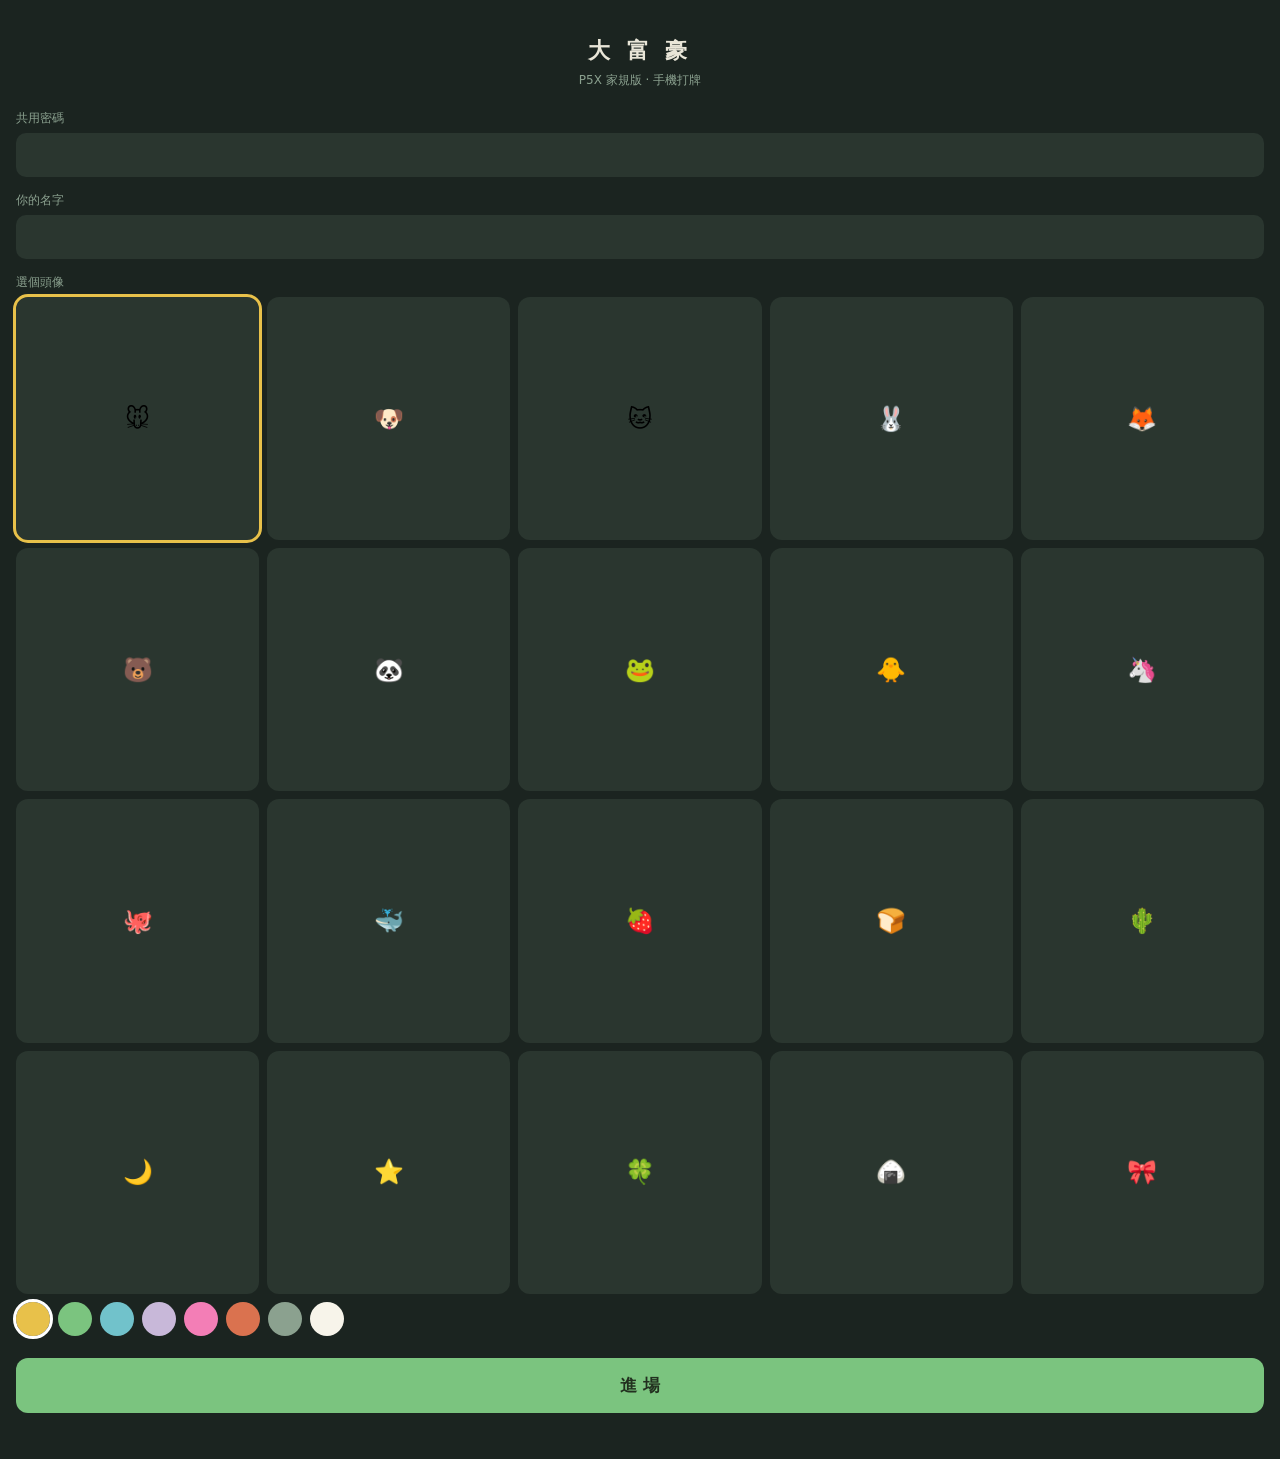
==== daifugo/static/index.html @ a12951af "TICKET-E:大富豪線上遊戲(P5X 版)—— 規則引擎/狀態機/伺服器/前端 + 完整測試 - rules.py 純函數規則引擎:Joker 萬用/Wonder 壓場/8切/革命/上供下貢/名次" ====
<!DOCTYPE html>
<html lang="zh-Hant">
<head>
<meta charset="utf-8">
<meta name="viewport" content="width=device-width, initial-scale=1, viewport-fit=cover, user-scalable=no">
<title>大富豪</title>
<style>
:root{--bg:#1b2420;--card:#f7f4ea;--ink:#22301f;--line:#3a4a3f;--hi:#e8c14a;--accent:#7bc47f;--red:#d05b4d;--muted:#8ba18f}
*{box-sizing:border-box;margin:0;padding:0;-webkit-tap-highlight-color:transparent}
body{background:var(--bg);color:#e9e6d8;font:16px/1.5 system-ui,"Noto Sans TC",sans-serif;min-height:100dvh;overscroll-behavior:none}
button{font:inherit;border:0;border-radius:12px;cursor:pointer}
input{font:inherit;border:0;border-radius:10px;padding:10px 12px;width:100%;background:#2a362f;color:#e9e6d8;outline:none}
.screen{display:none;min-height:100dvh;flex-direction:column;padding:max(16px,env(safe-area-inset-top)) 16px max(16px,env(safe-area-inset-bottom))}
.screen.on{display:flex}
h1{font-size:22px;text-align:center;margin:18px 0 4px;letter-spacing:.2em}
.sub{color:var(--muted);text-align:center;font-size:12px;margin-bottom:20px}
.field{margin-bottom:14px}.field label{font-size:12px;color:var(--muted);display:block;margin-bottom:6px}
.emoji-grid{display:grid;grid-template-columns:repeat(5,1fr);gap:8px}
.emoji-grid button{aspect-ratio:1;font-size:24px;background:#2a362f;border-radius:12px}
.emoji-grid button.sel{outline:3px solid var(--hi)}
.color-row{display:flex;gap:8px;margin-top:8px;flex-wrap:wrap}
.color-row button{width:34px;height:34px;border-radius:50%}
.color-row button.sel{outline:3px solid #fff}
.big{width:100%;padding:15px;background:var(--accent);color:var(--ink);font-weight:700;font-size:17px;margin-top:8px}
.big:disabled{opacity:.45}
.err{color:#f0a08f;font-size:13px;min-height:20px;text-align:center;margin-top:10px}
/* lobby */
.plist{display:flex;flex-direction:column;gap:10px;margin:16px 0}
.prow{display:flex;align-items:center;gap:12px;background:#26312a;border-radius:14px;padding:10px 14px}
.pav{width:42px;height:42px;border-radius:50%;display:grid;place-items:center;font-size:22px;flex:none}
.pname{font-weight:600}.ptag{font-size:11px;color:var(--muted)}
.toggles{display:flex;flex-direction:column;gap:8px;margin:8px 0 14px}
.trow{display:flex;justify-content:space-between;align-items:center;background:#26312a;border-radius:12px;padding:10px 14px;font-size:14px}
.trow input{width:auto;transform:scale(1.4)}
/* table */
#game{padding-bottom:8px}
.opprow{display:flex;justify-content:space-around;gap:8px;margin-bottom:8px}
.opp{display:flex;flex-direction:column;align-items:center;gap:2px;padding:6px 10px;border-radius:12px;min-width:74px}
.opp.turn{background:#33422f;box-shadow:0 0 0 2px var(--hi)}
.opp .pav{width:36px;height:36px;font-size:18px}
.opp small{font-size:10px;color:var(--muted);max-width:74px;overflow:hidden;text-overflow:ellipsis;white-space:nowrap}
.opp b{font-size:12px}
.opp.gone{opacity:.4}
.mid{flex:1;display:flex;flex-direction:column;align-items:center;justify-content:center;gap:10px;min-height:130px}
.tablecards{display:flex;gap:6px;min-height:74px;align-items:center}
.whoseturn{font-size:14px;color:var(--hi);min-height:22px;text-align:center}
.revbadge{font-size:11px;background:var(--red);color:#fff;border-radius:99px;padding:2px 10px;display:none}
.revbadge.on{display:inline-block}
.gamelog{font-size:11px;color:var(--muted);max-height:52px;overflow:hidden;text-align:center;line-height:1.5}
/* cards */
.card{width:52px;height:72px;background:var(--card);color:var(--ink);border-radius:8px;display:flex;flex-direction:column;align-items:center;justify-content:center;font-weight:700;box-shadow:0 2px 5px rgb(0 0 0/.35);flex:none}
.card .r{font-size:19px}.card .s{font-size:15px}
.card.red{color:#c0392b}
.card.joker{background:linear-gradient(160deg,#3b3b57,#141428);color:#ffd76e}
.card.wonder{background:linear-gradient(160deg,#e8c14a,#d0574d);color:#fff}
.card.wonder .r{font-size:13px;letter-spacing:.05em}
.hand{display:flex;overflow-x:auto;gap:6px;padding:14px 4px 6px;-webkit-overflow-scrolling:touch}
.hand .card{transition:transform .12s ease}
.hand .card.sel{transform:translateY(-14px);outline:3px solid var(--hi)}
.actions{display:flex;gap:10px;padding:8px 0 4px}
.actions button{flex:1;padding:15px;font-size:17px;font-weight:700}
#playbtn{background:var(--accent);color:var(--ink)}
#passbtn{background:#3c4a41;color:#e9e6d8}
.actions button:disabled{opacity:.35}
#toast{position:fixed;left:50%;bottom:112px;transform:translateX(-50%);background:#000c;color:#fff;padding:8px 18px;border-radius:99px;font-size:14px;opacity:0;transition:opacity .25s;pointer-events:none;max-width:86vw;text-align:center}
#toast.on{opacity:1}
.scorebar{display:flex;justify-content:center;gap:14px;font-size:11px;color:var(--muted);flex-wrap:wrap}
.endpanel{background:#26312a;border-radius:16px;padding:18px;margin:12px 0;text-align:center}
.endpanel h2{font-size:17px;margin-bottom:10px}
.endpanel .t{margin:4px 0;font-size:14px}
</style>
</head>
<body>
<!-- 進場 -->
<section class="screen on" id="s-login">
  <h1>大 富 豪</h1><div class="sub">P5X 家規版 · 手機打牌</div>
  <div class="field"><label>共用密碼</label><input id="pw" type="password" autocomplete="off"></div>
  <div class="field"><label>你的名字</label><input id="nick" maxlength="12" autocomplete="off"></div>
  <div class="field"><label>選個頭像</label><div class="emoji-grid" id="emojis"></div>
  <div class="color-row" id="colors"></div></div>
  <button class="big" id="joinbtn">進 場</button>
  <div class="err" id="loginerr"></div>
</section>

<!-- 等候室 -->
<section class="screen" id="s-lobby">
  <h1>等 候 室</h1><div class="sub">3 人可開局,4 人滿座</div>
  <div class="plist" id="lobbylist"></div>
  <div id="hostpanel" style="display:none">
    <div class="toggles">
      <label class="trow">Wonder(P5X 靈魂牌)<input type="checkbox" id="opt-wonder" checked></label>
      <label class="trow">8 切<input type="checkbox" id="opt-eight" checked></label>
      <label class="trow">革命<input type="checkbox" id="opt-rev"></label>
      <label class="trow">上供下貢<input type="checkbox" id="opt-tri"></label>
    </div>
    <button class="big" id="startbtn" disabled>開 始</button>
  </div>
  <div class="sub" id="waithint" style="margin-top:14px"></div>
</section>

<!-- 牌桌 -->
<section class="screen" id="s-game">
  <div class="opprow" id="opps"></div>
  <div class="scorebar" id="scorebar"></div>
  <div class="mid">
    <span class="revbadge" id="rev">革命中!大小反轉</span>
    <div class="tablecards" id="tablecards"></div>
    <div class="whoseturn" id="whoseturn"></div>
    <div class="gamelog" id="gamelog"></div>
  </div>
  <div id="tributebox" style="display:none;text-align:center">
    <div class="sub">你是大富豪!點一張手牌回贈給大貧民</div>
  </div>
  <div id="endbox" class="endpanel" style="display:none"></div>
  <div class="hand" id="hand"></div>
  <div class="actions" id="actionrow">
    <button id="passbtn">PASS</button>
    <button id="playbtn">出 牌</button>
  </div>
</section>
<div id="toast"></div>

<script>
"use strict";
const EMOJIS=["🐭","🐶","🐱","🐰","🦊","🐻","🐼","🐸","🐥","🦄","🐙","🐳","🍓","🍞","🌵","🌙","⭐","🍀","🍙","🎀"];
const COLORS=["#E8C14A","#7BC47F","#71C2CB","#C8B8D9","#F37EB6","#DA724F","#8BA18F","#F7F4EA"];
let emoji=EMOJIS[0],color=COLORS[0],token=localStorage.getItem("daifugo_token")||"",ws=null,state=null,selected=new Set(),lastTurnWasMe=false;

const $=id=>document.getElementById(id);
function show(id){document.querySelectorAll(".screen").forEach(s=>s.classList.remove("on"));$(id).classList.add("on");}
function toast(msg){const t=$("toast");t.textContent=msg;t.classList.add("on");clearTimeout(t._h);t._h=setTimeout(()=>t.classList.remove("on"),2200);}

/* 頭像選擇器 */
EMOJIS.forEach(e=>{const b=document.createElement("button");b.type="button";b.textContent=e;if(e===emoji)b.classList.add("sel");
b.onclick=()=>{emoji=e;document.querySelectorAll("#emojis button").forEach(x=>x.classList.toggle("sel",x.textContent===e));};$("emojis").appendChild(b);});
COLORS.forEach(c=>{const b=document.createElement("button");b.type="button";b.style.background=c;if(c===color)b.classList.add("sel");
b.onclick=()=>{color=c;document.querySelectorAll("#colors button").forEach(x=>x.classList.toggle("sel",x.style.background===b.style.background));};$("colors").appendChild(b);});

function cardEl(code,small){const d=document.createElement("div");d.className="card";
if(code==="JO1"||code==="JO2"){d.classList.add("joker");d.innerHTML='<span class="r">J</span><span class="s">🃏</span>';}
else if(code==="WO1"||code==="WO2"){d.classList.add("wonder");d.innerHTML='<span class="r">WONDER</span><span class="s">✦</span>';}
else{const suit=code.slice(-1),rank=code.slice(0,-1);const sym={C:"♣",D:"♦",H:"♥",S:"♠"}[suit];
if(suit==="D"||suit==="H")d.classList.add("red");
d.innerHTML=`<span class="r">${rank}</span><span class="s">${sym}</span>`;}
if(small){d.style.width="44px";d.style.height="62px";}
return d;}

async function join(){
  $("loginerr").textContent="";
  try{
    const r=await fetch("/api/login",{method:"POST",headers:{"Content-Type":"application/json"},
      body:JSON.stringify({password:$("pw").value,name:$("nick").value,emoji,color})});
    const j=await r.json();
    if(!r.ok)throw new Error(j.detail||"進場失敗");
    token=j.token;localStorage.setItem("daifugo_token",token);
    connect();
  }catch(e){$("loginerr").textContent=e.message;}
}
$("joinbtn").onclick=join;

function connect(){
  if(ws)try{ws.close()}catch(e){}
  ws=new WebSocket((location.protocol==="https:"?"wss://":"ws://")+location.host+"/ws?token="+encodeURIComponent(token));
  ws.onmessage=ev=>{const m=JSON.parse(ev.data);
    if(m.type==="error"){toast(m.msg);if(/無效的座位/.test(m.msg)){localStorage.removeItem("daifugo_token");token="";show("s-login");}return;}
    if(m.type==="state"){state=m;render();}};
  ws.onclose=()=>{if(token)setTimeout(connect,1500);};
  setInterval(()=>{if(ws&&ws.readyState===1)ws.send(JSON.stringify({type:"ping"}))},25000);
}
function send(o){if(ws&&ws.readyState===1)ws.send(JSON.stringify(o));}

$("startbtn").onclick=()=>send({type:"start",settings:{wonder:$("opt-wonder").checked,eight_cut:$("opt-eight").checked,revolution:$("opt-rev").checked,tribute:$("opt-tri").checked}});
$("playbtn").onclick=()=>{if(selected.size)send({type:"play",cards:[...selected]});};
$("passbtn").onclick=()=>send({type:"pass"});

function render(){
  const s=state;if(!s||!s.you){show("s-login");return;}
  if(s.phase==="lobby"){renderLobby(s);show("s-lobby");return;}
  renderGame(s);show("s-game");
}
function av(p){return `<span class="pav" style="background:${p.color}">${p.emoji}</span>`;}
function renderLobby(s){
  $("lobbylist").innerHTML=s.players.map((p,i)=>`<div class="prow">${av(p)}<div><div class="pname">${p.name}${i===0?" 👑":""}</div><div class="ptag">${p.score?("累計 "+p.score+" 分"):"新玩家"}</div></div></div>`).join("");
  const host=s.you.is_host;
  $("hostpanel").style.display=host?"block":"none";
  $("startbtn").disabled=s.players.length<3;
  $("waithint").textContent=host?(s.players.length<3?"等人進場中…":"人齊了,按開始!"):"等房主開局…";
}
function renderGame(s){
  const me=s.you.seat;
  $("opps").innerHTML=s.players.map(p=>{
    const cls="opp"+(s.turn===p.seat?" turn":"")+(p.connected?"":" gone");
    const status=p.finished?(p.title||"出完"):(p.cards_left+" 張");
    return `<div class="${cls}">${av(p)}<b>${p.name}${p.seat===me?"(我)":""}</b><small>${status}${p.connected?"":" · 離線"}</small></div>`;}).join("");
  $("scorebar").innerHTML=s.players.map(p=>`${p.emoji}${p.name} ${p.score}分`).join(" · ");
  $("rev").classList.toggle("on",s.revolution);
  const tc=$("tablecards");tc.innerHTML="";
  (s.table||[]).forEach(c=>tc.appendChild(cardEl(c,true)));
  if(!s.table)tc.innerHTML='<span style="color:var(--muted);font-size:13px">場上乾淨,自由出牌</span>';
  const myTurn=s.turn===me&&s.phase==="playing";
  $("whoseturn").textContent=s.phase==="playing"?(myTurn?"輪到你了!":("輪到 "+(s.players[s.turn]?.name??"")+"")):"";
  if(myTurn&&!lastTurnWasMe){if(navigator.vibrate)navigator.vibrate([120,60,120]);}
  lastTurnWasMe=myTurn;
  $("gamelog").innerHTML=(s.log||[]).slice(-3).join("<br>");
  /* tribute */
  const tributeMine=s.phase==="tribute"&&s.tribute&&s.tribute.rich===me;
  $("tributebox").style.display=tributeMine?"block":"none";
  /* round end */
  if(s.phase==="round_end"){
    const titles=s.players.filter(p=>p.title).map(p=>`<div class="t">${p.emoji} ${p.name} — <b>${p.title}</b>(累計 ${p.score} 分)</div>`).join("");
    $("endbox").innerHTML=`<h2>本局結束</h2>${titles}`+(s.you.is_host?'<button class="big" id="nextbtn">再來一局</button>':'<div class="sub" style="margin-top:8px">等房主開下一局…</div>');
    $("endbox").style.display="block";
    const nb=$("nextbtn");if(nb)nb.onclick=()=>send({type:"start"});
  }else{$("endbox").style.display="none";}
  /* hand */
  const hand=$("hand");hand.innerHTML="";
  selected=new Set([...selected].filter(c=>s.you.hand.includes(c)));
  s.you.hand.forEach(c=>{const el=cardEl(c);
    if(selected.has(c))el.classList.add("sel");
    el.onclick=()=>{
      if(tributeMine){send({type:"tribute_return",card:c});return;}
      if(selected.has(c))selected.delete(c);else selected.add(c);
      el.classList.toggle("sel");updateButtons();};
    hand.appendChild(el);});
  $("actionrow").style.display=(s.phase==="playing")?"flex":"none";
  updateButtons();
}
function updateButtons(){
  const s=state;if(!s)return;
  const myTurn=s.turn===s.you.seat&&s.phase==="playing";
  $("playbtn").disabled=!myTurn||selected.size===0;
  $("passbtn").disabled=!myTurn||!s.table;
}
/* 重連:有 token 就直接連 */
if(token)connect();
</script>
</body>
</html>
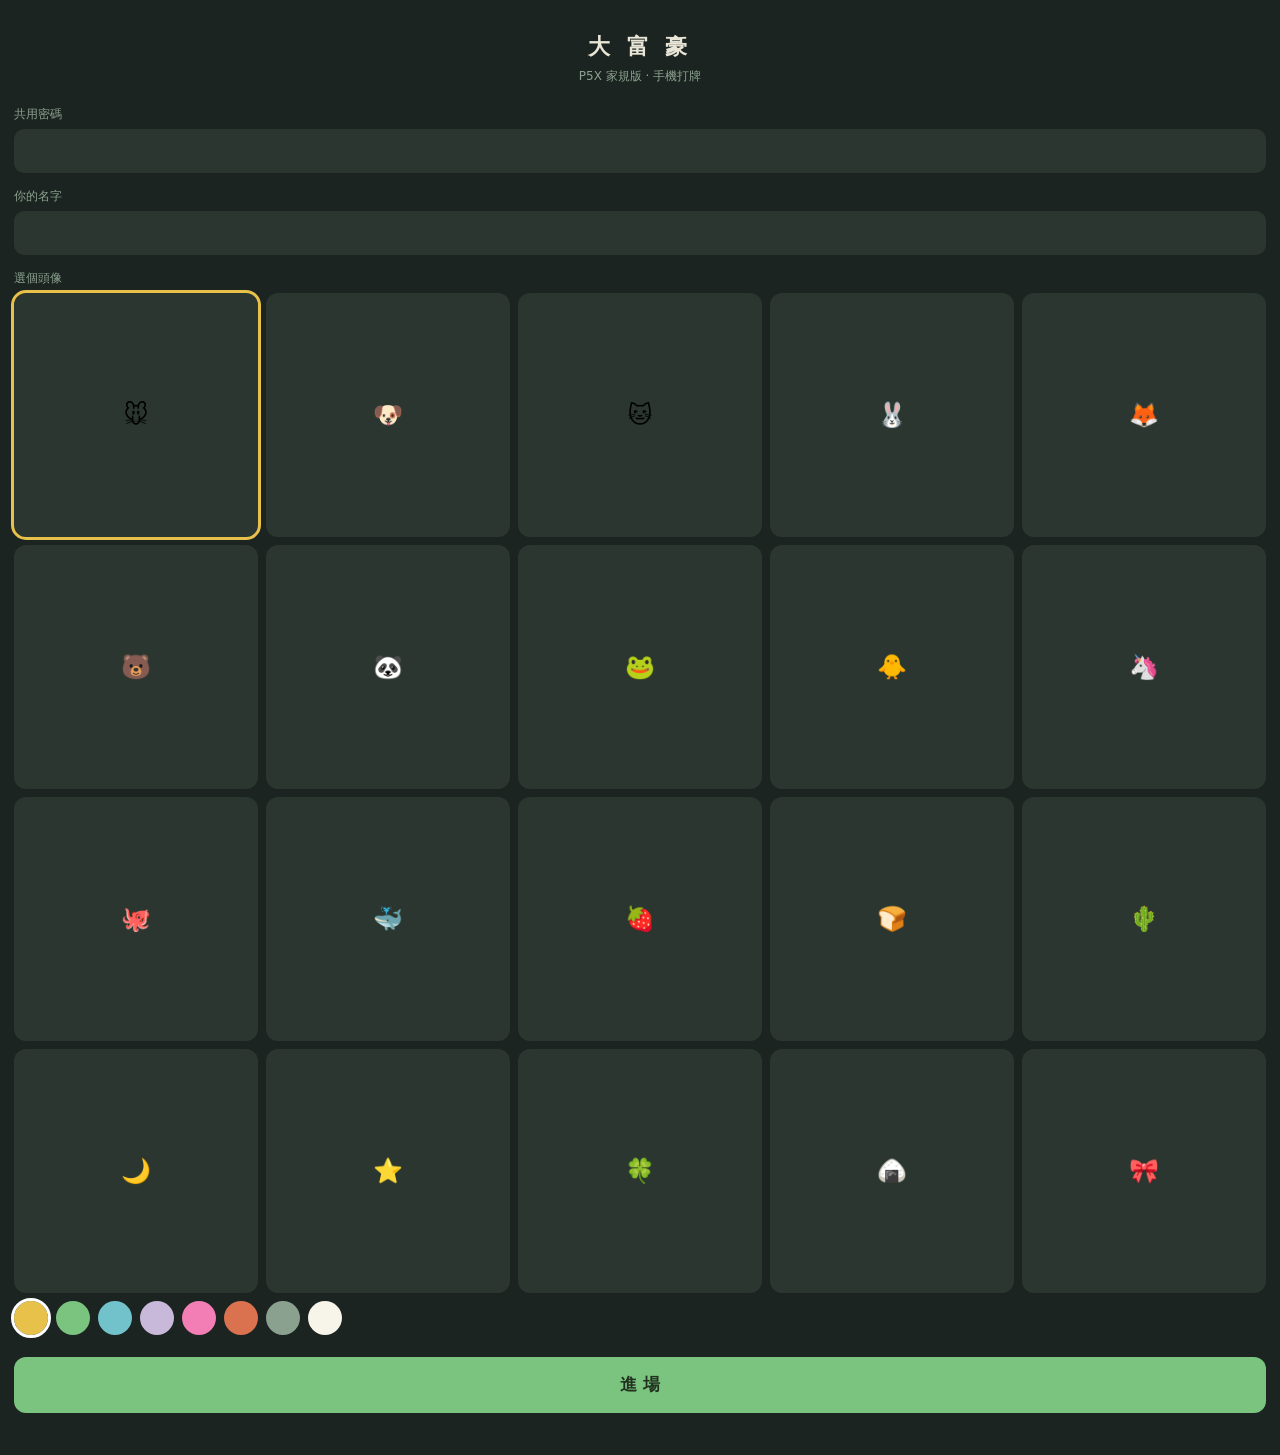
==== commit c3d80a25: "TICKET-E UI 升級:圓桌圍坐/橫豎屏/可出牌高亮/特殊事件大字/狀態氣泡 - 牌桌改綠呢絨橢圓圓桌,頭像按座位圍坐(自己在下,他人繞桌),輪到者金框脈動 - 玩家頭像頂部氣泡顯示最後動作(出" ====
--- a/daifugo/static/index.html
+++ b/daifugo/static/index.html
@@ -5,12 +5,12 @@
 <meta name="viewport" content="width=device-width, initial-scale=1, viewport-fit=cover, user-scalable=no">
 <title>大富豪</title>
 <style>
-:root{--bg:#1b2420;--card:#f7f4ea;--ink:#22301f;--line:#3a4a3f;--hi:#e8c14a;--accent:#7bc47f;--red:#d05b4d;--muted:#8ba18f}
+:root{--bg:#1b2420;--felt1:#2c4535;--felt2:#1f332a;--card:#f7f4ea;--ink:#22301f;--hi:#e8c14a;--accent:#7bc47f;--red:#d05b4d;--muted:#8ba18f;--purple:#b39ddb}
 *{box-sizing:border-box;margin:0;padding:0;-webkit-tap-highlight-color:transparent}
 body{background:var(--bg);color:#e9e6d8;font:16px/1.5 system-ui,"Noto Sans TC",sans-serif;min-height:100dvh;overscroll-behavior:none}
 button{font:inherit;border:0;border-radius:12px;cursor:pointer}
 input{font:inherit;border:0;border-radius:10px;padding:10px 12px;width:100%;background:#2a362f;color:#e9e6d8;outline:none}
-.screen{display:none;min-height:100dvh;flex-direction:column;padding:max(16px,env(safe-area-inset-top)) 16px max(16px,env(safe-area-inset-bottom))}
+.screen{display:none;min-height:100dvh;flex-direction:column;padding:max(12px,env(safe-area-inset-top)) 14px max(12px,env(safe-area-inset-bottom))}
 .screen.on{display:flex}
 h1{font-size:22px;text-align:center;margin:18px 0 4px;letter-spacing:.2em}
 .sub{color:var(--muted);text-align:center;font-size:12px;margin-bottom:20px}
@@ -24,7 +24,6 @@
 .big{width:100%;padding:15px;background:var(--accent);color:var(--ink);font-weight:700;font-size:17px;margin-top:8px}
 .big:disabled{opacity:.45}
 .err{color:#f0a08f;font-size:13px;min-height:20px;text-align:center;margin-top:10px}
-/* lobby */
 .plist{display:flex;flex-direction:column;gap:10px;margin:16px 0}
 .prow{display:flex;align-items:center;gap:12px;background:#26312a;border-radius:14px;padding:10px 14px}
 .pav{width:42px;height:42px;border-radius:50%;display:grid;place-items:center;font-size:22px;flex:none}
@@ -32,42 +31,77 @@
 .toggles{display:flex;flex-direction:column;gap:8px;margin:8px 0 14px}
 .trow{display:flex;justify-content:space-between;align-items:center;background:#26312a;border-radius:12px;padding:10px 14px;font-size:14px}
 .trow input{width:auto;transform:scale(1.4)}
-/* table */
-#game{padding-bottom:8px}
-.opprow{display:flex;justify-content:space-around;gap:8px;margin-bottom:8px}
-.opp{display:flex;flex-direction:column;align-items:center;gap:2px;padding:6px 10px;border-radius:12px;min-width:74px}
-.opp.turn{background:#33422f;box-shadow:0 0 0 2px var(--hi)}
-.opp .pav{width:36px;height:36px;font-size:18px}
-.opp small{font-size:10px;color:var(--muted);max-width:74px;overflow:hidden;text-overflow:ellipsis;white-space:nowrap}
-.opp b{font-size:12px}
-.opp.gone{opacity:.4}
-.mid{flex:1;display:flex;flex-direction:column;align-items:center;justify-content:center;gap:10px;min-height:130px}
-.tablecards{display:flex;gap:6px;min-height:74px;align-items:center}
-.whoseturn{font-size:14px;color:var(--hi);min-height:22px;text-align:center}
+/* ====== 牌桌(圓桌圍坐) ====== */
+#s-game{padding:max(8px,env(safe-area-inset-top)) 10px max(8px,env(safe-area-inset-bottom))}
+.board{flex:1;position:relative;min-height:270px;border-radius:46% / 38%;
+  background:radial-gradient(ellipse at 50% 42%,var(--felt1),var(--felt2) 78%);
+  box-shadow:inset 0 0 40px rgb(0 0 0/.35),0 4px 18px rgb(0 0 0/.3);margin:4px 0 6px}
+.seat{position:absolute;transform:translate(-50%,-50%);display:flex;flex-direction:column;align-items:center;gap:2px;min-width:70px;transition:filter .2s}
+.seat .pav{width:44px;height:44px;font-size:21px;border:3px solid transparent;transition:border-color .2s,box-shadow .2s}
+.seat.turn .pav{border-color:var(--hi);box-shadow:0 0 14px 2px rgb(232 193 74/.55);animation:pulse 1.4s ease-in-out infinite}
+@keyframes pulse{50%{box-shadow:0 0 20px 5px rgb(232 193 74/.7)}}
+.seat b{font-size:12px;max-width:80px;overflow:hidden;text-overflow:ellipsis;white-space:nowrap}
+.seat small{font-size:10px;color:var(--muted)}
+.seat.gone{filter:grayscale(1) opacity(.45)}
+.seat.finished .pav{border-color:var(--accent)}
+.bubble{position:absolute;top:-14px;left:50%;transform:translateX(-50%);font-size:10.5px;font-weight:700;
+  padding:2px 9px;border-radius:99px;white-space:nowrap;opacity:0;transition:opacity .2s;pointer-events:none}
+.bubble.on{opacity:1}
+.bubble.pass{background:#3c4a41;color:#c9d4cb}
+.bubble.played{background:var(--card);color:var(--ink)}
+.bubble.wonder{background:linear-gradient(90deg,var(--hi),var(--red));color:#fff}
+.center{position:absolute;left:50%;top:50%;transform:translate(-50%,-50%);display:flex;flex-direction:column;align-items:center;gap:6px;width:78%}
+.tablecards{display:flex;gap:5px;min-height:64px;align-items:center;justify-content:center;flex-wrap:wrap}
+.whoseturn{font-size:13px;color:var(--hi);min-height:20px;text-align:center}
 .revbadge{font-size:11px;background:var(--red);color:#fff;border-radius:99px;padding:2px 10px;display:none}
-.revbadge.on{display:inline-block}
-.gamelog{font-size:11px;color:var(--muted);max-height:52px;overflow:hidden;text-align:center;line-height:1.5}
+.revbadge.on{display:inline-block;animation:pulse 1.4s infinite}
+.gamelog{font-size:10.5px;color:var(--muted);max-height:34px;overflow:hidden;text-align:center;line-height:1.5}
 /* cards */
-.card{width:52px;height:72px;background:var(--card);color:var(--ink);border-radius:8px;display:flex;flex-direction:column;align-items:center;justify-content:center;font-weight:700;box-shadow:0 2px 5px rgb(0 0 0/.35);flex:none}
-.card .r{font-size:19px}.card .s{font-size:15px}
+.card{width:50px;height:70px;background:var(--card);color:var(--ink);border-radius:8px;display:flex;flex-direction:column;align-items:center;justify-content:center;font-weight:700;box-shadow:0 2px 5px rgb(0 0 0/.35);flex:none;position:relative}
+.card .r{font-size:18px}.card .s{font-size:14px}
 .card.red{color:#c0392b}
 .card.joker{background:linear-gradient(160deg,#3b3b57,#141428);color:#ffd76e}
 .card.wonder{background:linear-gradient(160deg,#e8c14a,#d0574d);color:#fff}
-.card.wonder .r{font-size:13px;letter-spacing:.05em}
-.hand{display:flex;overflow-x:auto;gap:6px;padding:14px 4px 6px;-webkit-overflow-scrolling:touch}
-.hand .card{transition:transform .12s ease}
+.card.wonder .r{font-size:12px;letter-spacing:.05em}
+.card.sm{width:42px;height:59px}.card.sm .r{font-size:15px}.card.sm .s{font-size:12px}
+.hand{display:flex;overflow-x:auto;gap:6px;padding:16px 4px 6px;-webkit-overflow-scrolling:touch}
+.hand .card{transition:transform .12s ease,opacity .2s,box-shadow .2s}
 .hand .card.sel{transform:translateY(-14px);outline:3px solid var(--hi)}
-.actions{display:flex;gap:10px;padding:8px 0 4px}
-.actions button{flex:1;padding:15px;font-size:17px;font-weight:700}
+.hand .card.playable{box-shadow:0 0 10px 2px rgb(123 196 127/.55),0 2px 5px rgb(0 0 0/.35)}
+.hand .card.dim{opacity:.35}
+.hint{font-size:11px;color:var(--muted);text-align:center;min-height:16px}
+.actions{display:flex;gap:10px;padding:6px 0 2px}
+.actions button{flex:1;padding:14px;font-size:17px;font-weight:700}
 #playbtn{background:var(--accent);color:var(--ink)}
 #passbtn{background:#3c4a41;color:#e9e6d8}
 .actions button:disabled{opacity:.35}
-#toast{position:fixed;left:50%;bottom:112px;transform:translateX(-50%);background:#000c;color:#fff;padding:8px 18px;border-radius:99px;font-size:14px;opacity:0;transition:opacity .25s;pointer-events:none;max-width:86vw;text-align:center}
+#toast{position:fixed;left:50%;bottom:120px;transform:translateX(-50%);background:#000c;color:#fff;padding:8px 18px;border-radius:99px;font-size:14px;opacity:0;transition:opacity .25s;pointer-events:none;max-width:86vw;text-align:center;z-index:60}
 #toast.on{opacity:1}
-.scorebar{display:flex;justify-content:center;gap:14px;font-size:11px;color:var(--muted);flex-wrap:wrap}
-.endpanel{background:#26312a;border-radius:16px;padding:18px;margin:12px 0;text-align:center}
+.scorebar{display:flex;justify-content:center;gap:12px;font-size:10.5px;color:var(--muted);flex-wrap:wrap;padding:2px 0}
+.endpanel{background:#26312a;border-radius:16px;padding:16px;margin:8px 0;text-align:center}
 .endpanel h2{font-size:17px;margin-bottom:10px}
 .endpanel .t{margin:4px 0;font-size:14px}
+/* 特效大字 */
+#fxbanner{position:fixed;inset:0;display:grid;place-items:center;pointer-events:none;z-index:50}
+#fxbanner span{font-size:34px;font-weight:900;letter-spacing:.1em;opacity:0;transform:scale(.6);
+  text-shadow:0 3px 18px rgb(0 0 0/.6);padding:14px 30px;border-radius:20px}
+#fxbanner.play span{animation:fxpop 1.5s cubic-bezier(.22,1.2,.4,1) forwards}
+@keyframes fxpop{12%{opacity:1;transform:scale(1.12)}22%{transform:scale(1)}78%{opacity:1}100%{opacity:0;transform:scale(1.05)}}
+.fx-revolution{color:#ff8a70;background:rgb(90 20 10/.75)}
+.fx-eight{color:#ffd76e;background:rgb(70 55 5/.78)}
+.fx-wonder{color:#fff;background:linear-gradient(120deg,rgb(200 150 30/.9),rgb(190 70 55/.9))}
+.fx-joker{color:#e6d7ff;background:rgb(50 35 90/.8)}
+.fx-pass{color:#cfe0d2;background:rgb(30 45 38/.85);font-size:24px!important}
+/* ====== 橫屏 ====== */
+@media (orientation:landscape) and (max-height:520px){
+  #s-game{flex-direction:row;gap:10px;align-items:stretch}
+  .gameleft{flex:1.35;display:flex;flex-direction:column;min-width:0}
+  .gameright{flex:1;display:flex;flex-direction:column;min-width:0;justify-content:flex-end}
+  .board{min-height:0;margin:0}
+  .hand{padding-top:14px;flex-wrap:wrap;overflow-y:auto;max-height:56vh}
+  .actions button{padding:10px;font-size:15px}
+  #fxbanner span{font-size:26px}
+}
 </style>
 </head>
 <body>
@@ -100,35 +134,88 @@
 
 <!-- 牌桌 -->
 <section class="screen" id="s-game">
-  <div class="opprow" id="opps"></div>
-  <div class="scorebar" id="scorebar"></div>
-  <div class="mid">
-    <span class="revbadge" id="rev">革命中!大小反轉</span>
-    <div class="tablecards" id="tablecards"></div>
-    <div class="whoseturn" id="whoseturn"></div>
-    <div class="gamelog" id="gamelog"></div>
+  <div class="gameleft">
+    <div class="scorebar" id="scorebar"></div>
+    <div class="board" id="board">
+      <div class="center">
+        <span class="revbadge" id="rev">⚡ 革命中!大小反轉</span>
+        <div class="tablecards" id="tablecards"></div>
+        <div class="whoseturn" id="whoseturn"></div>
+        <div class="gamelog" id="gamelog"></div>
+      </div>
+    </div>
   </div>
-  <div id="tributebox" style="display:none;text-align:center">
-    <div class="sub">你是大富豪!點一張手牌回贈給大貧民</div>
-  </div>
-  <div id="endbox" class="endpanel" style="display:none"></div>
-  <div class="hand" id="hand"></div>
-  <div class="actions" id="actionrow">
-    <button id="passbtn">PASS</button>
-    <button id="playbtn">出 牌</button>
+  <div class="gameright">
+    <div id="tributebox" style="display:none;text-align:center">
+      <div class="sub">你是大富豪!點一張手牌回贈給大貧民</div>
+    </div>
+    <div id="endbox" class="endpanel" style="display:none"></div>
+    <div class="hint" id="handhint"></div>
+    <div class="hand" id="hand"></div>
+    <div class="actions" id="actionrow">
+      <button id="passbtn">PASS</button>
+      <button id="playbtn">出 牌</button>
+    </div>
   </div>
 </section>
 <div id="toast"></div>
+<div id="fxbanner"><span id="fxtext"></span></div>
 
 <script>
 "use strict";
 const EMOJIS=["🐭","🐶","🐱","🐰","🦊","🐻","🐼","🐸","🐥","🦄","🐙","🐳","🍓","🍞","🌵","🌙","⭐","🍀","🍙","🎀"];
 const COLORS=["#E8C14A","#7BC47F","#71C2CB","#C8B8D9","#F37EB6","#DA724F","#8BA18F","#F7F4EA"];
-let emoji=EMOJIS[0],color=COLORS[0],token=localStorage.getItem("daifugo_token")||"",ws=null,state=null,selected=new Set(),lastTurnWasMe=false;
+let emoji=EMOJIS[0],color=COLORS[0],token=localStorage.getItem("daifugo_token")||"",ws=null,state=null,selected=new Set(),lastTurnWasMe=false,lastFxSeq=0;
 
 const $=id=>document.getElementById(id);
 function show(id){document.querySelectorAll(".screen").forEach(s=>s.classList.remove("on"));$(id).classList.add("on");}
 function toast(msg){const t=$("toast");t.textContent=msg;t.classList.add("on");clearTimeout(t._h);t._h=setTimeout(()=>t.classList.remove("on"),2200);}
+
+/* ---- 規則鏡像(僅提示用,server 仍權威) ---- */
+const RANKS=["3","4","5","6","7","8","9","10","J","Q","K","A","2"];
+const isJK=c=>c==="JO1"||c==="JO2", isWD=c=>c==="WO1"||c==="WO2";
+const rankOf=c=>(isJK(c)||isWD(c))?null:c.slice(0,-1);
+const str_=(r,rev)=>{const i=RANKS.indexOf(r);return rev?12-i:i;};
+const JKS=13;
+function groupStrength(cards,rev){
+  if(cards.some(isWD))return null;
+  const rs=new Set(cards.filter(c=>!isJK(c)).map(rankOf));
+  if(rs.size===0)return JKS;
+  if(rs.size===1)return str_([...rs][0],rev);
+  return null;}
+function comboOK(cards,table,rev,wonderOn){
+  if(cards.some(isWD))return wonderOn&&cards.length===1;
+  const gs=groupStrength(cards,rev);
+  if(gs===null)return false;
+  if(!table)return true;
+  if(table.some(isWD))return false;
+  if(cards.length!==table.length)return false;
+  const ts=groupStrength(table,rev);
+  return ts===null||gs>ts;}
+function playableSet(hand,table,rev,wonderOn){
+  const set=new Set();
+  const jokers=hand.filter(isJK);
+  const byRank={};
+  for(const c of hand){const r=rankOf(c);if(r)(byRank[r]=byRank[r]||[]).push(c);}
+  for(const c of hand){
+    if(isWD(c)){if(wonderOn)set.add(c);continue;}
+    if(comboOK([c],table,rev,wonderOn)){set.add(c);continue;}
+    const r=rankOf(c);
+    const pool=r?byRank[r].concat(jokers):hand.filter(isJK).concat();
+    for(let size=2;size<=4;size++){
+      if(pool.length>=size&&comboOK(pool.slice(0,size),table,rev,wonderOn)){set.add(c);break;}
+    }
+    if(isJK(c)){ /* joker 可補任何組或單出 */
+      for(const r2 in byRank){
+        const pool2=byRank[r2].concat(jokers);
+        for(let size=Math.max(2,(table?table.length:2));size<=4;size++){
+          if(pool2.length>=size&&comboOK(pool2.slice(0,size),table,rev,wonderOn)){set.add(c);break;}
+        }
+        if(set.has(c))break;
+      }
+    }
+  }
+  return set;}
 
 /* 頭像選擇器 */
 EMOJIS.forEach(e=>{const b=document.createElement("button");b.type="button";b.textContent=e;if(e===emoji)b.classList.add("sel");
@@ -136,13 +223,12 @@
 COLORS.forEach(c=>{const b=document.createElement("button");b.type="button";b.style.background=c;if(c===color)b.classList.add("sel");
 b.onclick=()=>{color=c;document.querySelectorAll("#colors button").forEach(x=>x.classList.toggle("sel",x.style.background===b.style.background));};$("colors").appendChild(b);});
 
-function cardEl(code,small){const d=document.createElement("div");d.className="card";
-if(code==="JO1"||code==="JO2"){d.classList.add("joker");d.innerHTML='<span class="r">J</span><span class="s">🃏</span>';}
-else if(code==="WO1"||code==="WO2"){d.classList.add("wonder");d.innerHTML='<span class="r">WONDER</span><span class="s">✦</span>';}
+function cardEl(code,small){const d=document.createElement("div");d.className="card"+(small?" sm":"");
+if(isJK(code)){d.classList.add("joker");d.innerHTML='<span class="r">J</span><span class="s">🃏</span>';}
+else if(isWD(code)){d.classList.add("wonder");d.innerHTML='<span class="r">WONDER</span><span class="s">✦</span>';}
 else{const suit=code.slice(-1),rank=code.slice(0,-1);const sym={C:"♣",D:"♦",H:"♥",S:"♠"}[suit];
 if(suit==="D"||suit==="H")d.classList.add("red");
 d.innerHTML=`<span class="r">${rank}</span><span class="s">${sym}</span>`;}
-if(small){d.style.width="44px";d.style.height="62px";}
 return d;}
 
 async function join(){
@@ -173,8 +259,23 @@
 $("playbtn").onclick=()=>{if(selected.size)send({type:"play",cards:[...selected]});};
 $("passbtn").onclick=()=>send({type:"pass"});
 
+const FX_TEXT={revolution:["⚡ 革命!大小反轉","fx-revolution",[80,50,80,50,160]],
+  eight_cut:["8 切!清場","fx-eight",[100,60,100]],
+  wonder:["✦ WONDER!","fx-wonder",[60,40,60,40,60,40,180]],
+  joker:["🃏 JOKER!","fx-joker",[90]],
+  all_pass:["全員 PASS,清場","fx-pass",[60]]};
+function playFx(fx){
+  const conf=FX_TEXT[fx.kind];if(!conf)return;
+  const [text,cls,vib]=conf;
+  const b=$("fxbanner"),t=$("fxtext");
+  t.textContent=text;t.className=cls;
+  b.classList.remove("play");void b.offsetWidth;b.classList.add("play");
+  if(navigator.vibrate)navigator.vibrate(vib);
+}
+
 function render(){
   const s=state;if(!s||!s.you){show("s-login");return;}
+  if(s.fx&&s.fx.seq>lastFxSeq){lastFxSeq=s.fx.seq;playFx(s.fx);}
   if(s.phase==="lobby"){renderLobby(s);show("s-lobby");return;}
   renderGame(s);show("s-game");
 }
@@ -186,42 +287,63 @@
   $("startbtn").disabled=s.players.length<3;
   $("waithint").textContent=host?(s.players.length<3?"等人進場中…":"人齊了,按開始!"):"等房主開局…";
 }
+/* 圓桌座位配置:rel = 相對自己的順時針位移 */
+const SEAT_POS={
+  3:{1:[16,26],2:[84,26]},
+  4:{1:[10,50],2:[50,13],3:[90,50]}};
+function seatPos(rel,n){
+  if(rel===0)return [50,90];
+  return (SEAT_POS[n]&&SEAT_POS[n][rel])||[50,13];}
+function bubbleFor(p){
+  if(!p.last_action)return "";
+  if(p.last_action==="PASS")return '<span class="bubble pass on">PASS</span>';
+  if(p.last_action==="wonder")return '<span class="bubble wonder on">WONDER!</span>';
+  return `<span class="bubble played on">${p.last_action}</span>`;}
 function renderGame(s){
-  const me=s.you.seat;
-  $("opps").innerHTML=s.players.map(p=>{
-    const cls="opp"+(s.turn===p.seat?" turn":"")+(p.connected?"":" gone");
+  const me=s.you.seat,n=s.players.length;
+  /* 圓桌圍坐 */
+  const board=$("board");
+  board.querySelectorAll(".seat").forEach(e=>e.remove());
+  s.players.forEach(p=>{
+    const rel=(p.seat-me+n)%n;
+    const [x,y]=seatPos(rel,n);
+    const d=document.createElement("div");
+    d.className="seat"+(s.turn===p.seat?" turn":"")+(p.connected?"":" gone")+(p.finished?" finished":"");
+    d.style.left=x+"%";d.style.top=y+"%";
     const status=p.finished?(p.title||"出完"):(p.cards_left+" 張");
-    return `<div class="${cls}">${av(p)}<b>${p.name}${p.seat===me?"(我)":""}</b><small>${status}${p.connected?"":" · 離線"}</small></div>`;}).join("");
+    d.innerHTML=`${bubbleFor(p)}${av(p)}<b>${p.name}${p.seat===me?"(我)":""}</b><small>${status}${p.connected?"":" · 離線"}</small>`;
+    board.appendChild(d);});
   $("scorebar").innerHTML=s.players.map(p=>`${p.emoji}${p.name} ${p.score}分`).join(" · ");
   $("rev").classList.toggle("on",s.revolution);
   const tc=$("tablecards");tc.innerHTML="";
   (s.table||[]).forEach(c=>tc.appendChild(cardEl(c,true)));
-  if(!s.table)tc.innerHTML='<span style="color:var(--muted);font-size:13px">場上乾淨,自由出牌</span>';
+  if(!s.table)tc.innerHTML='<span style="color:var(--muted);font-size:12px">場上乾淨,自由出牌</span>';
   const myTurn=s.turn===me&&s.phase==="playing";
   $("whoseturn").textContent=s.phase==="playing"?(myTurn?"輪到你了!":("輪到 "+(s.players[s.turn]?.name??"")+"")):"";
   if(myTurn&&!lastTurnWasMe){if(navigator.vibrate)navigator.vibrate([120,60,120]);}
   lastTurnWasMe=myTurn;
-  $("gamelog").innerHTML=(s.log||[]).slice(-3).join("<br>");
-  /* tribute */
+  $("gamelog").innerHTML=(s.log||[]).slice(-2).join("<br>");
   const tributeMine=s.phase==="tribute"&&s.tribute&&s.tribute.rich===me;
   $("tributebox").style.display=tributeMine?"block":"none";
-  /* round end */
   if(s.phase==="round_end"){
     const titles=s.players.filter(p=>p.title).map(p=>`<div class="t">${p.emoji} ${p.name} — <b>${p.title}</b>(累計 ${p.score} 分)</div>`).join("");
     $("endbox").innerHTML=`<h2>本局結束</h2>${titles}`+(s.you.is_host?'<button class="big" id="nextbtn">再來一局</button>':'<div class="sub" style="margin-top:8px">等房主開下一局…</div>');
     $("endbox").style.display="block";
     const nb=$("nextbtn");if(nb)nb.onclick=()=>send({type:"start"});
   }else{$("endbox").style.display="none";}
-  /* hand */
+  /* 手牌 + 可出提示 */
   const hand=$("hand");hand.innerHTML="";
   selected=new Set([...selected].filter(c=>s.you.hand.includes(c)));
+  const playable=myTurn?playableSet(s.you.hand,s.table,s.revolution,s.settings.wonder):null;
   s.you.hand.forEach(c=>{const el=cardEl(c);
     if(selected.has(c))el.classList.add("sel");
+    if(playable){el.classList.add(playable.has(c)?"playable":"dim");}
     el.onclick=()=>{
       if(tributeMine){send({type:"tribute_return",card:c});return;}
       if(selected.has(c))selected.delete(c);else selected.add(c);
       el.classList.toggle("sel");updateButtons();};
     hand.appendChild(el);});
+  $("handhint").textContent=myTurn?(playable&&playable.size?"亮起的牌可以出(可多選同數字)":"沒有能壓過的牌,只能 PASS"):"";
   $("actionrow").style.display=(s.phase==="playing")?"flex":"none";
   updateButtons();
 }
@@ -231,7 +353,6 @@
   $("playbtn").disabled=!myTurn||selected.size===0;
   $("passbtn").disabled=!myTurn||!s.table;
 }
-/* 重連:有 token 就直接連 */
 if(token)connect();
 </script>
 </body>
